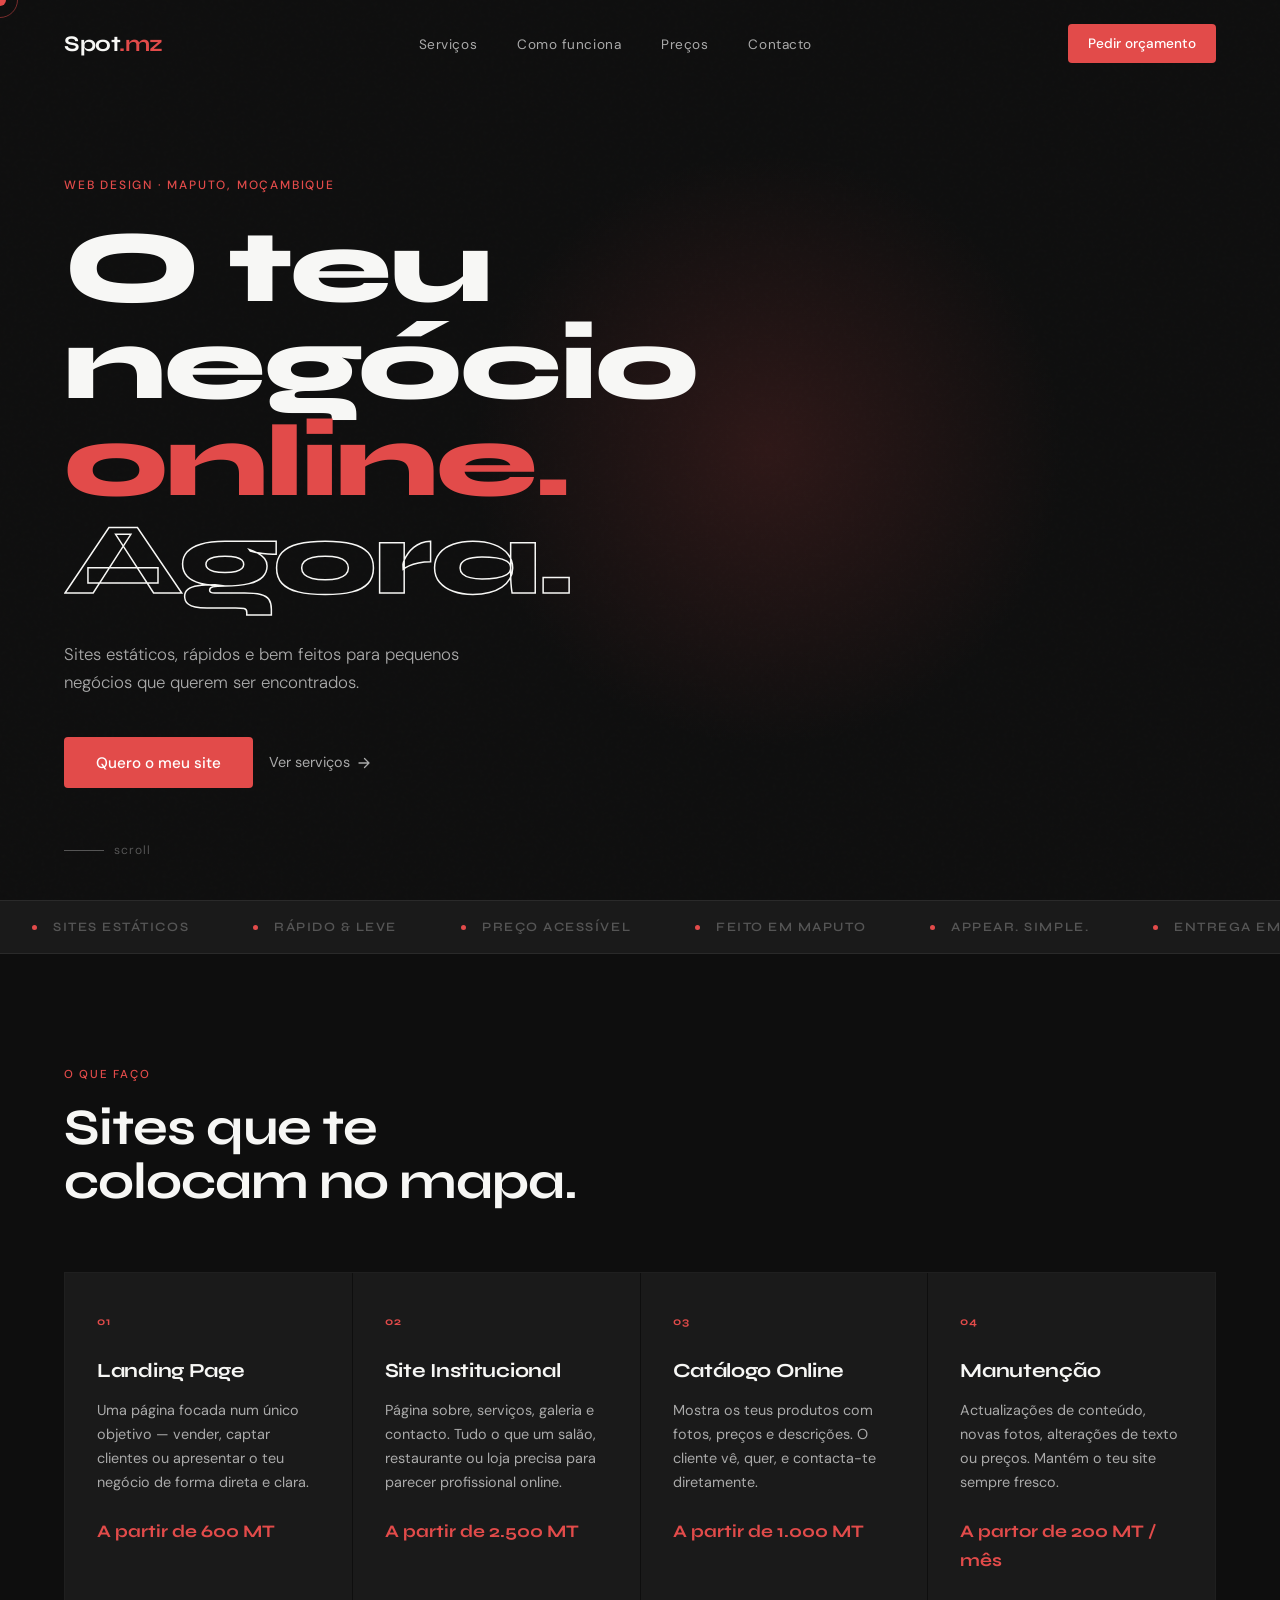
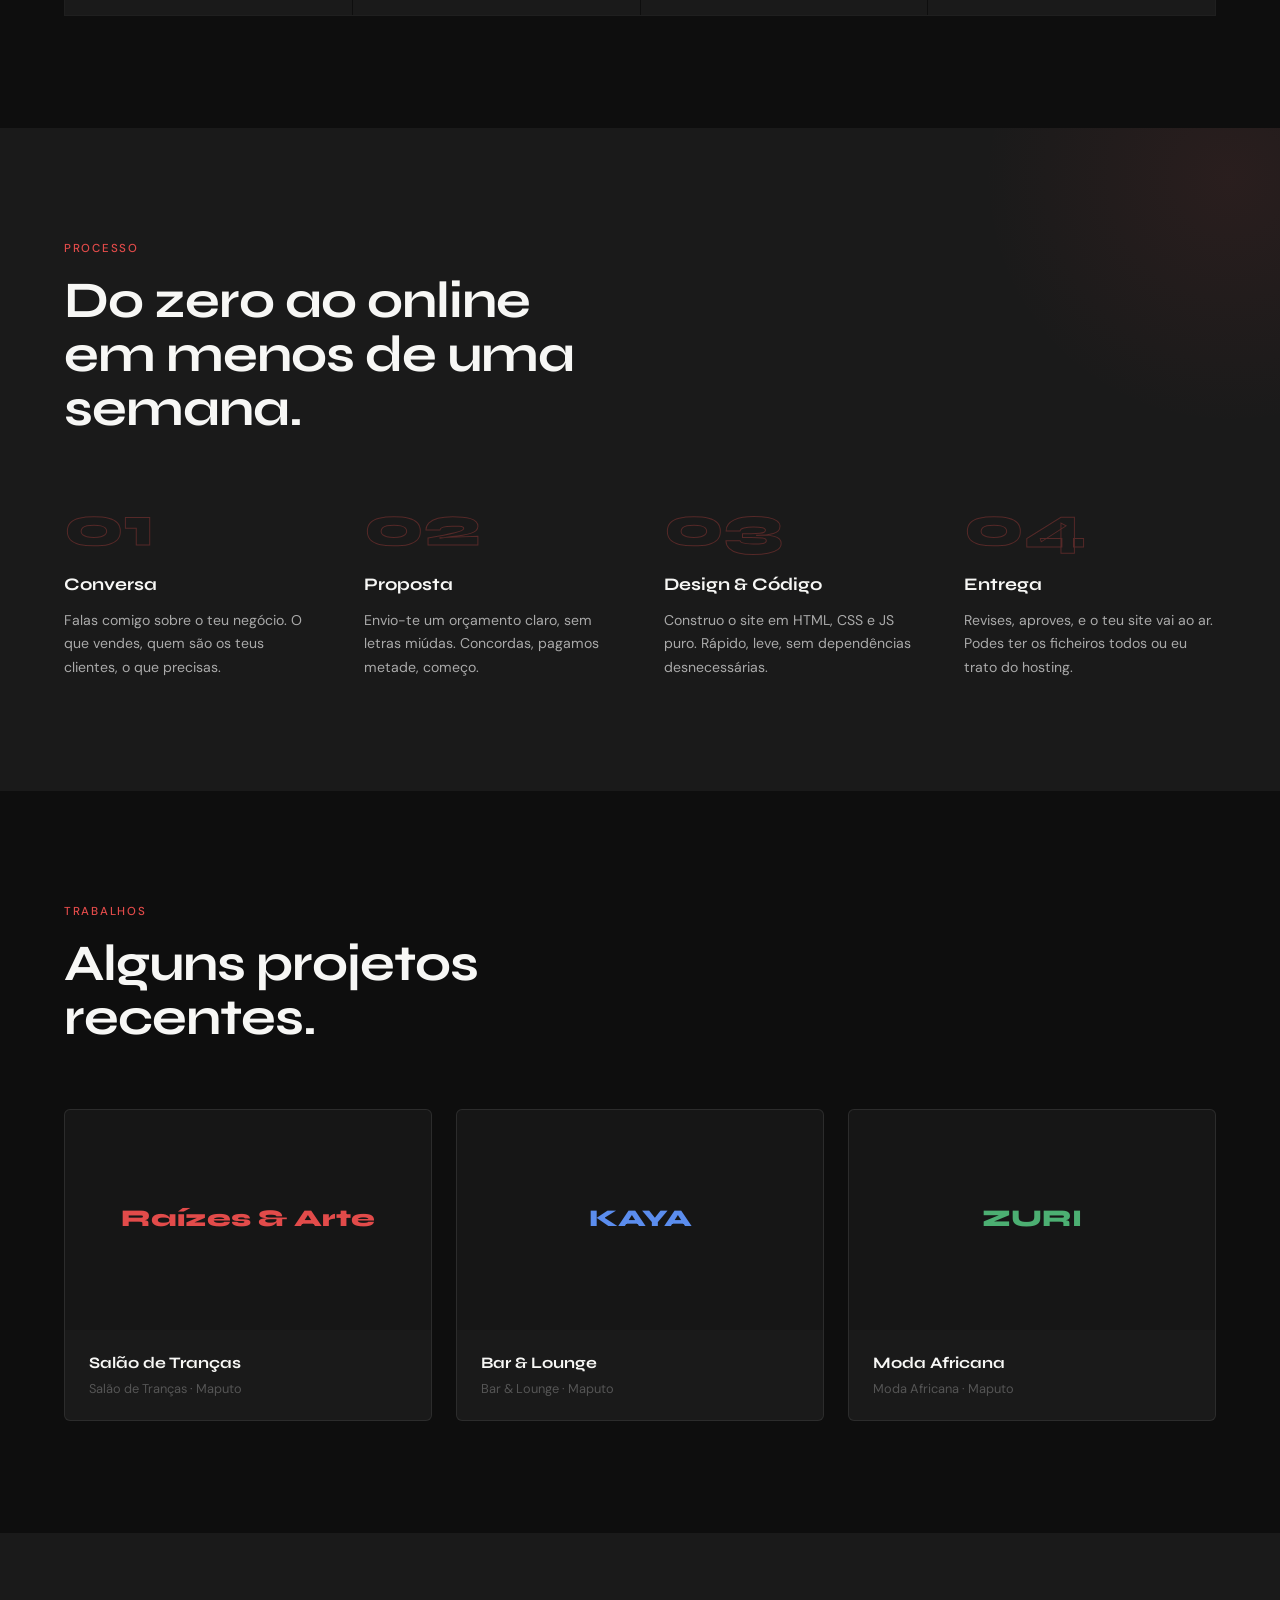
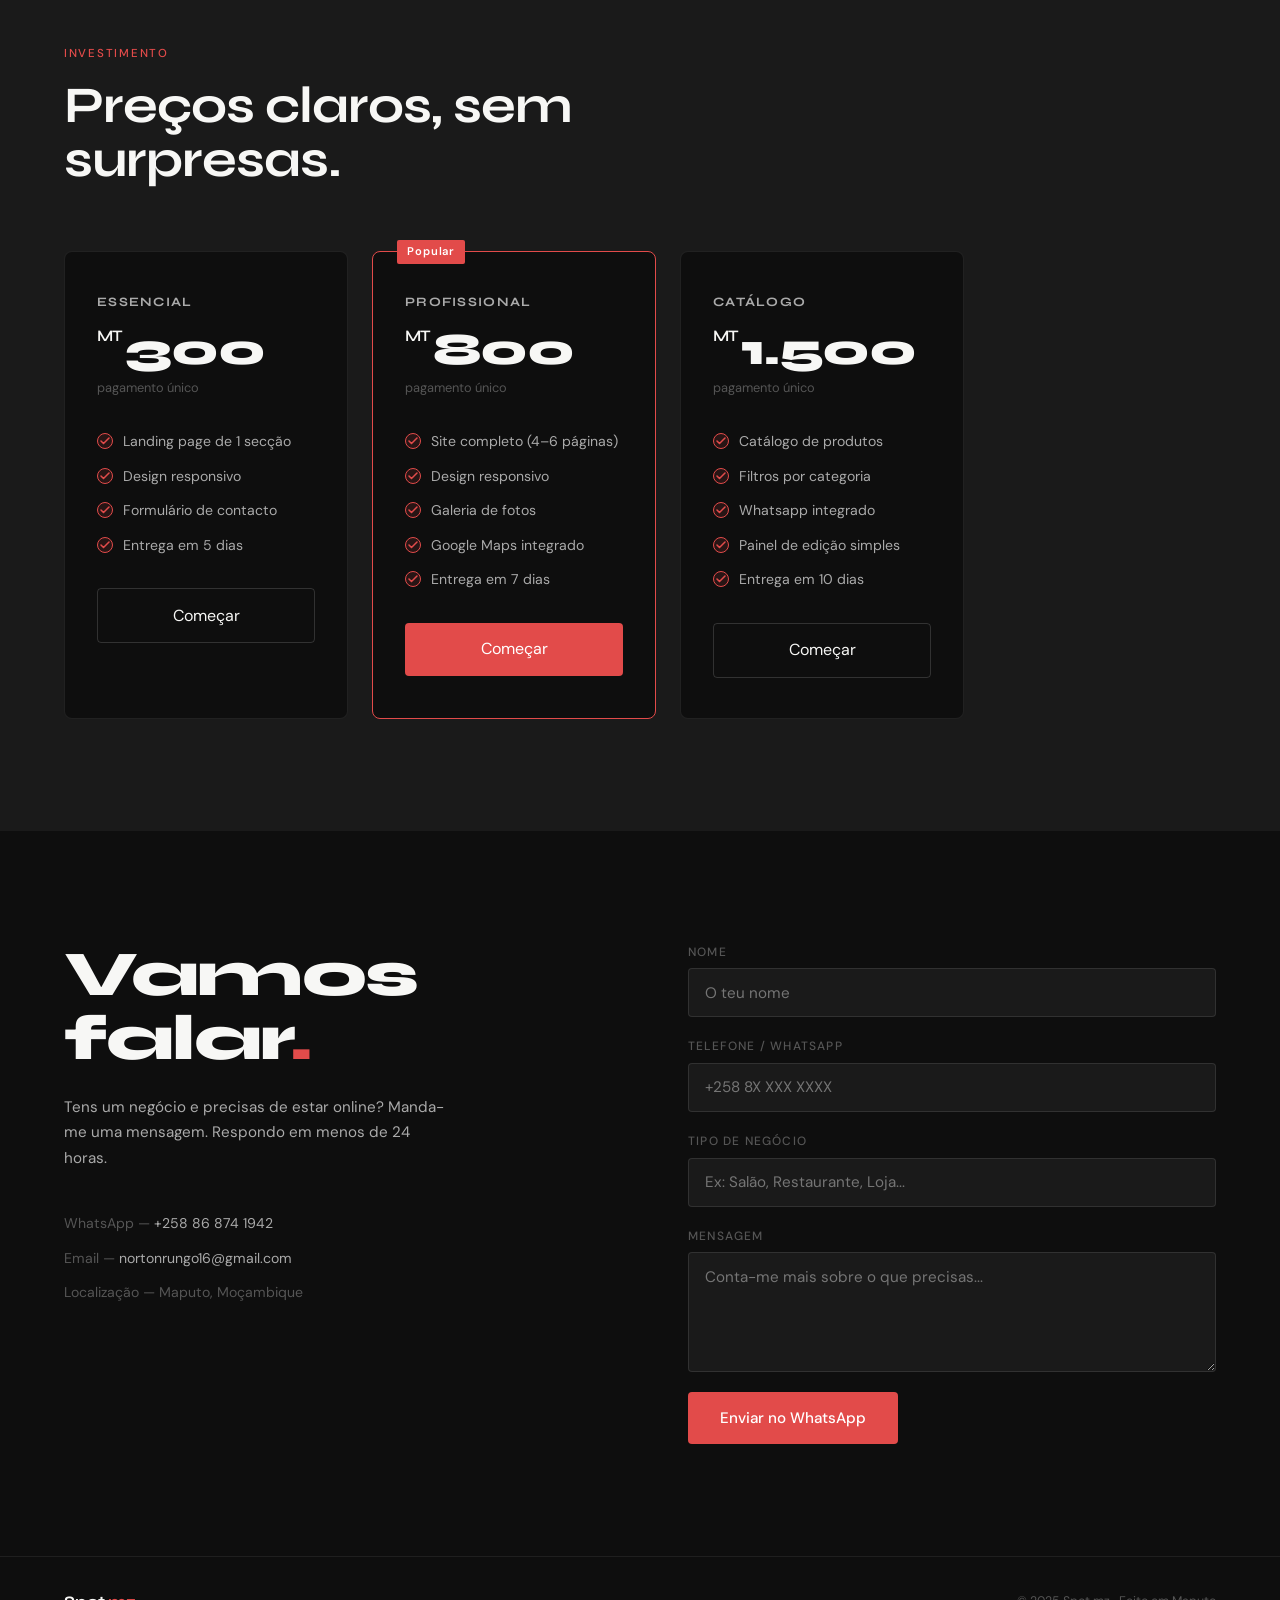
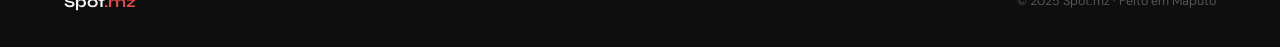
==== index.html @ 62914ea1 "Add files via upload" ====
<!DOCTYPE html>
<html lang="pt">
<head>
  <meta charset="UTF-8" />
  <meta name="viewport" content="width=device-width, initial-scale=1.0" />
  <title>Spot.mz — Apareça e venda.</title>
  <link rel="icon" href="./assets/spotmz-icone-perfil-branco.svg" type="image/svg+xml" sizes="any">
  <link rel="shortcut icon" href="./assets/spotmz-icone-perfil-branco.svg" type="image/svg+xml">
  <link rel="preconnect" href="https://fonts.googleapis.com" />
  <link rel="preconnect" href="https://fonts.gstatic.com" crossorigin />
  <link href="https://fonts.googleapis.com/css2?family=Syne:wght@400;600;700;800&family=DM+Sans:ital,opsz,wght@0,9..40,300;0,9..40,400;0,9..40,500;1,9..40,300&display=swap" rel="stylesheet" />
  <link rel="stylesheet" href="style.css">
</head>
<body>

  <div id="cursor"></div>
  <div id="cursor-ring"></div>

  <!-- Nav -->
  <nav id="nav">
    <a href="#" class="logo">Spot<span>.mz</span></a>
    <ul class="nav-links">
      <li><a href="#servicos">Serviços</a></li>
      <li><a href="#como-funciona">Como funciona</a></li>
      <li><a href="#precos">Preços</a></li>
      <li><a href="#contacto">Contacto</a></li>
    </ul>
    <a href="#contacto" class="nav-cta">Pedir orçamento</a>
  </nav>

  <!-- Hero -->
  <section id="hero">
    <div class="hero-bg-dot"></div>
    <div class="hero-noise"></div>
    <p class="hero-label">Web Design · Maputo, Moçambique</p>
    <h1>
      O teu<br>
      negócio<br>
      <span class="accent">online.</span><br>
      <span class="outline">Agora.</span>
    </h1>
    <p class="hero-sub">Sites estáticos, rápidos e bem feitos para pequenos negócios que querem ser encontrados.</p>
    <div class="hero-actions">
      <a href="#contacto" class="btn-primary">Quero o meu site</a>
      <a href="#servicos" class="btn-ghost">
        Ver serviços
        <svg width="16" height="16" viewBox="0 0 16 16" fill="none">
          <path d="M3 8H13M13 8L8.5 3.5M13 8L8.5 12.5" stroke="currentColor" stroke-width="1.3" stroke-linecap="round" stroke-linejoin="round"/>
        </svg>
      </a>
    </div>
    <div class="hero-scroll">
      <div class="scroll-line"></div>
      scroll
    </div>
  </section>

  <!-- Ticker -->
  <div class="ticker-wrap">
    <div class="ticker" id="ticker">
      <span class="ticker-item"><span class="ticker-dot"></span>Sites estáticos</span>
      <span class="ticker-item"><span class="ticker-dot"></span>Rápido & leve</span>
      <span class="ticker-item"><span class="ticker-dot"></span>Preço acessível</span>
      <span class="ticker-item"><span class="ticker-dot"></span>Feito em Maputo</span>
      <span class="ticker-item"><span class="ticker-dot"></span>Appear. Simple.</span>
      <span class="ticker-item"><span class="ticker-dot"></span>Entrega em 7 dias</span>
      <span class="ticker-item"><span class="ticker-dot"></span>Mobile-friendly</span>
      <span class="ticker-item"><span class="ticker-dot"></span>Sites estáticos</span>
      <span class="ticker-item"><span class="ticker-dot"></span>Rápido & leve</span>
      <span class="ticker-item"><span class="ticker-dot"></span>Preço acessível</span>
      <span class="ticker-item"><span class="ticker-dot"></span>Feito em Maputo</span>
      <span class="ticker-item"><span class="ticker-dot"></span>Appear. Simple.</span>
      <span class="ticker-item"><span class="ticker-dot"></span>Entrega em 7 dias</span>
      <span class="ticker-item"><span class="ticker-dot"></span>Mobile-friendly</span>
    </div>
  </div>

  <!-- Serviços -->
  <section id="servicos">
    <p class="section-tag">O que faço</p>
    <h2 class="section-title">Sites que te colocam no mapa.</h2>
    <div class="services-grid">
      <div class="service-card">
        <p class="service-num">01</p>
        <p class="service-name">Landing Page</p>
        <p class="service-desc">Uma página focada num único objetivo — vender, captar clientes ou apresentar o teu negócio de forma direta e clara.</p>
        <p class="service-price">A partir de 600 MT</p>
      </div>
      <div class="service-card">
        <p class="service-num">02</p>
        <p class="service-name">Site Institucional</p>
        <p class="service-desc">Página sobre, serviços, galeria e contacto. Tudo o que um salão, restaurante ou loja precisa para parecer profissional online.</p>
        <p class="service-price">A partir de 2.500 MT</p>
      </div>
      <div class="service-card">
        <p class="service-num">03</p>
        <p class="service-name">Catálogo Online</p>
        <p class="service-desc">Mostra os teus produtos com fotos, preços e descrições. O cliente vê, quer, e contacta-te diretamente.</p>
        <p class="service-price">A partir de 1.000 MT</p>
      </div>
      <div class="service-card">
        <p class="service-num">04</p>
        <p class="service-name">Manutenção</p>
        <p class="service-desc">Actualizações de conteúdo, novas fotos, alterações de texto ou preços. Mantém o teu site sempre fresco.</p>
        <p class="service-price">A partor de 200 MT / mês</p>
      </div>
    </div>
  </section>

  <!-- Como funciona -->
  <section id="como-funciona">
    <p class="section-tag">Processo</p>
    <h2 class="section-title">Do zero ao online em menos de uma semana.</h2>
    <div class="steps">
      <div class="step">
        <p class="step-num">01</p>
        <p class="step-title">Conversa</p>
        <p class="step-desc">Falas comigo sobre o teu negócio. O que vendes, quem são os teus clientes, o que precisas.</p>
      </div>
      <div class="step">
        <p class="step-num">02</p>
        <p class="step-title">Proposta</p>
        <p class="step-desc">Envio-te um orçamento claro, sem letras miúdas. Concordas, pagamos metade, começo.</p>
      </div>
      <div class="step">
        <p class="step-num">03</p>
        <p class="step-title">Design & Código</p>
        <p class="step-desc">Construo o site em HTML, CSS e JS puro. Rápido, leve, sem dependências desnecessárias.</p>
      </div>
      <div class="step">
        <p class="step-num">04</p>
        <p class="step-title">Entrega</p>
        <p class="step-desc">Revises, aproves, e o teu site vai ao ar. Podes ter os ficheiros todos ou eu trato do hosting.</p>
      </div>
    </div>
  </section>

  <!-- Portfólio -->
  <section id="portfolio">
    <p class="section-tag">Trabalhos</p>
    <h2 class="section-title">Alguns projetos recentes.</h2>
    <div class="portfolio-grid">
      <a href="assets/locals/salao-raizes-arte.html" target="_blank" class="portfolio-card">
        <div class="portfolio-thumb t1" style="background-image: url('assets/beleza-cia.jpg'); background-size: cover; background-position: center;"><span>Raízes & Arte</span></div>
        <div class="portfolio-info">
          <p class="portfolio-title">Salão de Tranças</p>
          <p class="portfolio-type">Salão de Tranças · Maputo</p>
        </div>
      </a>
      <a href="assets/locals/kaya-bar.html" target="_blank" class="portfolio-card">
        <div class="portfolio-thumb t2" style="background-image: url('assets/cafe-central.jpg'); background-size: cover; background-position: center;"><span>KAYA</span></div>
        <div class="portfolio-info">
          <p class="portfolio-title">Bar & Lounge</p>
          <p class="portfolio-type">Bar & Lounge · Maputo</p>
        </div>
      </a>
      <a href="assets/locals/zuri-moda.html" target="_blank" class="portfolio-card">
        <div class="portfolio-thumb t3" style="background-image: url('assets/shelsy.PNG'); background-size: cover; background-position: center;"><span>ZURI</span></div>
        <div class="portfolio-info">
          <p class="portfolio-title">Moda Africana</p>
          <p class="portfolio-type">Moda Africana · Maputo</p>
        </div>
      </a>
    </div>
  </section>

  <!-- Preços -->
  <section id="precos">
    <p class="section-tag">Investimento</p>
    <h2 class="section-title">Preços claros, sem surpresas.</h2>
    <div class="pricing-grid">
      <div class="pricing-card">
        <p class="pricing-name">Essencial</p>
        <p class="pricing-price"><sup>MT </sup>300</p>
        <p class="pricing-period">pagamento único</p>
        <ul class="pricing-features">
          <li>Landing page de 1 secção</li>
          <li>Design responsivo</li>
          <li>Formulário de contacto</li>
          <li>Entrega em 5 dias</li>
        </ul>
        <button class="btn-plan btn-plan-outline" onclick="abrirWhatsappPlano('Essencial', '600 MT')">Começar</button>
      </div>
      <div class="pricing-card featured">
        <p class="pricing-name">Profissional</p>
        <p class="pricing-price"><sup>MT </sup>800</p>
        <p class="pricing-period">pagamento único</p>
        <ul class="pricing-features">
          <li>Site completo (4–6 páginas)</li>
          <li>Design responsivo</li>
          <li>Galeria de fotos</li>
          <li>Google Maps integrado</li>
          <li>Entrega em 7 dias</li>
        </ul>
        <button class="btn-plan btn-plan-solid" onclick="abrirWhatsappPlano('Profissional', '15.000 MT')">Começar</button>
      </div>
      <div class="pricing-card"> 
        <p class="pricing-name">Catálogo</p>
        <p class="pricing-price"><sup>MT </sup>1.500</p>
        <p class="pricing-period">pagamento único</p>
        <ul class="pricing-features">
          <li>Catálogo de produtos</li>
          <li>Filtros por categoria</li>
          <li>Whatsapp integrado</li>
          <li>Painel de edição simples</li>
          <li>Entrega em 10 dias</li>
        </ul>
        <button class="btn-plan btn-plan-outline" onclick="abrirWhatsappPlano('Catálogo', '20.000 MT')">Começar</button>
      </div>
    </div>
  </section>

  <!-- Contacto -->
  <section id="contacto">
    <div class="contact-left">
      <h2 class="contact-big">Vamos<br>falar<span class="accent">.</span></h2>
      <p class="contact-sub">Tens um negócio e precisas de estar online? Manda-me uma mensagem. Respondo em menos de 24 horas.</p>
      <div class="contact-detail">
        <p class="contact-line">WhatsApp — <a href="https://wa.me/258868741942">+258 86 874 1942</a></p>
        <p class="contact-line">Email — <a href="mailto:nortonrungo16@gmail.com">nortonrungo16@gmail.com</a></p>
        <p class="contact-line">Localização — Maputo, Moçambique</p>
      </div>
    </div>
    <div class="contact-right">
      <form id="contactForm">
        <div class="form-group">
          <label class="form-label" for="nome">Nome</label>
          <input class="form-input" id="nome" type="text" placeholder="O teu nome" required />
        </div>
        <div class="form-group">
          <label class="form-label" for="telefone">Telefone / WhatsApp</label>
          <input class="form-input" id="telefone" type="tel" placeholder="+258 8X XXX XXXX" />
        </div>
        <div class="form-group">
          <label class="form-label" for="negocio">Tipo de negócio</label>
          <input class="form-input" id="negocio" type="text" placeholder="Ex: Salão, Restaurante, Loja..." />
        </div>
        <div class="form-group">
          <label class="form-label" for="mensagem">Mensagem</label>
          <textarea class="form-textarea" id="mensagem" placeholder="Conta-me mais sobre o que precisas..." required></textarea>
        </div>
        <button type="submit" class="form-submit" id="submitBtn">
          Enviar no WhatsApp
        </button>
      </form>
    </div>
  </section>

  <!-- Footer -->
  <footer>
    <a href="#" class="footer-logo">Spot<span>.mz</span></a>
    <p class="footer-copy">© 2025 Spot.mz · Feito em Maputo</p>
  </footer>

  <script>
    // Cursor
    const cursor = document.getElementById('cursor');
    const ring = document.getElementById('cursor-ring');
    let mx = 0, my = 0, rx = 0, ry = 0;

    document.addEventListener('mousemove', e => {
      mx = e.clientX; my = e.clientY;
      cursor.style.left = mx + 'px';
      cursor.style.top = my + 'px';
    });

    function animRing() {
      rx += (mx - rx) * 0.12;
      ry += (my - ry) * 0.12;
      ring.style.left = rx + 'px';
      ring.style.top = ry + 'px';
      requestAnimationFrame(animRing);
    }
    animRing();

    // Nav scroll
    const nav = document.getElementById('nav');
    window.addEventListener('scroll', () => {
      nav.classList.toggle('scrolled', window.scrollY > 60);
    });

    // Intersection observer for steps
    const steps = document.querySelectorAll('.step');
    const obs = new IntersectionObserver(entries => {
      entries.forEach((e, i) => {
        if (e.isIntersecting) {
          setTimeout(() => e.target.classList.add('visible'), i * 120);
        }
      });
    }, { threshold: 0.15 });
    steps.forEach(s => obs.observe(s));

    // Form submit via WhatsApp
    const form = document.getElementById('contactForm');
    const submitBtn = document.getElementById('submitBtn');

    form.addEventListener('submit', e => {
      e.preventDefault();
      
      const nome = document.getElementById('nome').value;
      const telefone = document.getElementById('telefone').value;
      const negocio = document.getElementById('negocio').value;
      const mensagem = document.getElementById('mensagem').value;

      // Montar mensagem formatada
      let whatsappMsg = `Olá! Meu nome é ${nome}\n`;
      if (telefone) whatsappMsg += `Telefone: ${telefone}\n`;
      if (negocio) whatsappMsg += `Tipo de negócio: ${negocio}\n`;
      whatsappMsg += `\nMensagem:\n${mensagem}`;

      // Codificar e abrir WhatsApp
      const encodedMsg = encodeURIComponent(whatsappMsg);
      const whatsappUrl = `https://wa.me/258868741942?text=${encodedMsg}`;

      submitBtn.textContent = 'Abrindo WhatsApp...';
      submitBtn.style.opacity = '0.7';

      setTimeout(() => {
        window.open(whatsappUrl, '_blank');
        setTimeout(() => {
          submitBtn.textContent = 'Enviar no WhatsApp';
          submitBtn.style.opacity = '';
          form.reset();
        }, 500);
      }, 600);
    });

    // Ripple effect on submit
    submitBtn.addEventListener('click', function(e) {
      const r = document.createElement('span');
      r.classList.add('ripple');
      const rect = this.getBoundingClientRect();
      const size = Math.max(rect.width, rect.height);
      r.style.width = r.style.height = size + 'px';
      r.style.left = (e.clientX - rect.left - size / 2) + 'px';
      r.style.top = (e.clientY - rect.top - size / 2) + 'px';
      this.appendChild(r);
      setTimeout(() => r.remove(), 600);
    });

    // WhatsApp para planos de preço
    function abrirWhatsappPlano(plano, preco) {
      const msg = `Olá! Tenho interesse no plano *${plano}* (${preco}). Gostaria de mais informações e agendar uma conversa sobre meu projeto.`;
      const encodedMsg = encodeURIComponent(msg);
      const whatsappUrl = `https://wa.me/258868741942?text=${encodedMsg}`;
      window.open(whatsappUrl, '_blank');
    }

    // Smooth active nav link
    const sections = document.querySelectorAll('section[id]');
    const navLinks = document.querySelectorAll('.nav-links a');
    window.addEventListener('scroll', () => {
      let current = '';
      sections.forEach(sec => {
        if (window.scrollY >= sec.offsetTop - 200) current = sec.id;
      });
      navLinks.forEach(a => {
        a.style.color = a.getAttribute('href') === '#' + current ? 'var(--white)' : '';
      });
    });
  </script>
</body>
</html>
---- style.css ----
*, *::before, *::after { box-sizing: border-box; margin: 0; padding: 0; }

    :root {
      --red: #E24B4A;
      --red-dark: #c43a39;
      --red-dim: rgba(226,75,74,0.12);
      --black: #0e0e0e;
      --off-black: #1a1a1a;
      --gray: #2a2a2a;
      --mid: #555;
      --light: #aaa;
      --white: #f7f7f5;
      --font-display: 'Syne', sans-serif;
      --font-body: 'DM Sans', sans-serif;
    }

    html { scroll-behavior: smooth; }

    body {
      background: var(--black);
      color: var(--white);
      font-family: var(--font-body);
      font-size: 16px;
      line-height: 1.6;
      cursor: none;
      overflow-x: hidden;
    }

    /* Custom cursor */
    #cursor {
      position: fixed;
      width: 12px; height: 12px;
      background: var(--red);
      border-radius: 50%;
      pointer-events: none;
      z-index: 9999;
      transform: translate(-50%, -50%);
      transition: transform 0.08s ease, width 0.2s ease, height 0.2s ease, background 0.2s ease;
      mix-blend-mode: normal;
    }
    #cursor-ring {
      position: fixed;
      width: 36px; height: 36px;
      border: 1px solid rgba(226,75,74,0.5);
      border-radius: 50%;
      pointer-events: none;
      z-index: 9998;
      transform: translate(-50%, -50%);
      transition: transform 0.18s ease, width 0.2s ease, height 0.2s ease, opacity 0.2s ease;
    }
    body:has(a:hover) #cursor, body:has(button:hover) #cursor { width: 20px; height: 20px; }
    body:has(a:hover) #cursor-ring, body:has(button:hover) #cursor-ring { width: 56px; height: 56px; opacity: 0.4; }

    /* Nav */
    nav {
      position: fixed; top: 0; left: 0; right: 0;
      z-index: 100;
      display: flex; align-items: center; justify-content: space-between;
      padding: 1.5rem 4rem;
      transition: background 0.3s ease, backdrop-filter 0.3s ease;
    }
    nav.scrolled {
      background: rgba(14,14,14,0.88);
      backdrop-filter: blur(12px);
      border-bottom: 0.5px solid rgba(255,255,255,0.06);
    }
    .logo {
      font-family: var(--font-display);
      font-size: 1.4rem;
      font-weight: 700;
      color: var(--white);
      text-decoration: none;
      letter-spacing: -0.5px;
    }
    .logo span { color: var(--red); }
    .nav-links { display: flex; gap: 2.5rem; list-style: none; }
    .nav-links a {
      font-size: 0.85rem;
      color: var(--light);
      text-decoration: none;
      letter-spacing: 0.04em;
      transition: color 0.2s;
    }
    .nav-links a:hover { color: var(--white); }
    .nav-cta {
      background: var(--red);
      color: #fff;
      font-family: var(--font-body);
      font-size: 0.85rem;
      font-weight: 500;
      padding: 0.55rem 1.25rem;
      border: none;
      border-radius: 4px;
      text-decoration: none;
      transition: background 0.2s, transform 0.15s;
      cursor: none;
    }
    .nav-cta:hover { background: var(--red-dark); transform: translateY(-1px); }

    /* Hero */
    #hero {
      min-height: 100vh;
      display: flex; flex-direction: column; justify-content: center;
      padding: 8rem 4rem 4rem;
      position: relative;
      overflow: hidden;
    }
    .hero-bg-dot {
      position: absolute;
      width: 600px; height: 600px;
      background: radial-gradient(circle, rgba(226,75,74,0.15) 0%, transparent 70%);
      top: 50%; left: 60%;
      transform: translate(-50%, -50%);
      pointer-events: none;
    }
    .hero-noise {
      position: absolute; inset: 0;
      background-image: url("data:image/svg+xml,%3Csvg viewBox='0 0 256 256' xmlns='http://www.w3.org/2000/svg'%3E%3Cfilter id='noise'%3E%3CfeTurbulence type='fractalNoise' baseFrequency='0.9' numOctaves='4' stitchTiles='stitch'/%3E%3C/filter%3E%3Crect width='100%25' height='100%25' filter='url(%23noise)' opacity='0.035'/%3E%3C/svg%3E");
      pointer-events: none; opacity: 0.4;
    }
    .hero-label {
      font-size: 0.75rem;
      letter-spacing: 0.15em;
      color: var(--red);
      font-weight: 500;
      text-transform: uppercase;
      margin-bottom: 1.5rem;
      opacity: 0;
      animation: fadeUp 0.6s 0.2s forwards;
    }
    h1 {
      font-family: var(--font-display);
      font-size: clamp(3.5rem, 8vw, 7.5rem);
      font-weight: 800;
      line-height: 0.95;
      letter-spacing: -2px;
      max-width: 800px;
      opacity: 0;
      animation: fadeUp 0.7s 0.35s forwards;
    }
    h1 .accent { color: var(--red); }
    h1 .outline {
      -webkit-text-stroke: 1.5px var(--white);
      color: transparent;
    }
    .hero-sub {
      margin-top: 2rem;
      font-size: 1.05rem;
      font-weight: 300;
      color: var(--light);
      max-width: 420px;
      line-height: 1.7;
      opacity: 0;
      animation: fadeUp 0.7s 0.5s forwards;
    }
    .hero-actions {
      margin-top: 2.5rem;
      display: flex; gap: 1rem; align-items: center;
      opacity: 0;
      animation: fadeUp 0.7s 0.65s forwards;
    }
    .btn-primary {
      background: var(--red);
      color: #fff;
      font-family: var(--font-body);
      font-size: 0.95rem;
      font-weight: 500;
      padding: 0.85rem 2rem;
      border: none;
      border-radius: 4px;
      text-decoration: none;
      display: inline-block;
      transition: background 0.2s, transform 0.15s;
      cursor: none;
    }
    .btn-primary:hover { background: var(--red-dark); transform: translateY(-2px); }
    .btn-ghost {
      font-size: 0.9rem;
      color: var(--light);
      text-decoration: none;
      display: flex; align-items: center; gap: 6px;
      transition: color 0.2s;
      cursor: none;
    }
    .btn-ghost:hover { color: var(--white); }
    .btn-ghost svg { transition: transform 0.2s; }
    .btn-ghost:hover svg { transform: translateX(4px); }

    .hero-scroll {
      position: absolute; bottom: 2.5rem; left: 4rem;
      display: flex; align-items: center; gap: 10px;
      font-size: 0.75rem; color: var(--mid); letter-spacing: 0.08em;
      opacity: 0;
      animation: fadeUp 0.7s 1s forwards;
    }
    .scroll-line {
      width: 40px; height: 1px;
      background: var(--mid);
      position: relative; overflow: hidden;
    }
    .scroll-line::after {
      content: '';
      position: absolute; top: 0; left: -100%;
      width: 100%; height: 100%;
      background: var(--red);
      animation: scrollLine 2s 1.5s infinite;
    }

    /* Ticker */
    .ticker-wrap {
      overflow: hidden;
      border-top: 0.5px solid rgba(255,255,255,0.07);
      border-bottom: 0.5px solid rgba(255,255,255,0.07);
      padding: 1rem 0;
      background: var(--off-black);
    }
    .ticker {
      display: flex; gap: 0;
      animation: ticker 20s linear infinite;
      white-space: nowrap;
    }
    .ticker-item {
      font-family: var(--font-display);
      font-size: 0.8rem;
      font-weight: 600;
      letter-spacing: 0.12em;
      text-transform: uppercase;
      color: var(--mid);
      padding: 0 2rem;
      display: flex; align-items: center; gap: 1rem;
    }
    .ticker-dot { width: 5px; height: 5px; background: var(--red); border-radius: 50%; display: inline-block; }

    /* Services */
    #servicos {
      padding: 7rem 4rem;
      position: relative;
    }
    .section-tag {
      font-size: 0.72rem;
      letter-spacing: 0.15em;
      color: var(--red);
      text-transform: uppercase;
      font-weight: 500;
      margin-bottom: 1rem;
    }
    .section-title {
      font-family: var(--font-display);
      font-size: clamp(2rem, 4vw, 3.5rem);
      font-weight: 700;
      line-height: 1.05;
      letter-spacing: -1px;
      max-width: 560px;
      margin-bottom: 4rem;
    }
    .services-grid {
      display: grid;
      grid-template-columns: repeat(auto-fit, minmax(260px, 1fr));
      gap: 1px;
      border: 1px solid rgba(255,255,255,0.07);
    }
    .service-card {
      background: var(--off-black);
      padding: 2.5rem 2rem;
      position: relative;
      overflow: hidden;
      transition: background 0.3s;
    }
    .service-card::before {
      content: '';
      position: absolute; top: 0; left: 0; right: 0;
      height: 2px;
      background: var(--red);
      transform: scaleX(0);
      transform-origin: left;
      transition: transform 0.3s ease;
    }
    .service-card:hover { background: #202020; }
    .service-card:hover::before { transform: scaleX(1); }
    .service-num {
      font-family: var(--font-display);
      font-size: 0.7rem;
      color: var(--red);
      font-weight: 700;
      letter-spacing: 0.1em;
      margin-bottom: 1.5rem;
    }
    .service-name {
      font-family: var(--font-display);
      font-size: 1.25rem;
      font-weight: 700;
      margin-bottom: 0.75rem;
      letter-spacing: -0.3px;
    }
    .service-desc {
      font-size: 0.9rem;
      color: var(--light);
      line-height: 1.65;
    }
    .service-price {
      margin-top: 1.5rem;
      font-family: var(--font-display);
      font-size: 1.1rem;
      font-weight: 700;
      color: var(--red);
    }

    /* How it works */
    #como-funciona {
      padding: 7rem 4rem;
      background: var(--off-black);
      position: relative;
      overflow: hidden;
    }
    #como-funciona::before {
      content: '';
      position: absolute; top: -200px; right: -200px;
      width: 500px; height: 500px;
      background: radial-gradient(circle, rgba(226,75,74,0.08) 0%, transparent 70%);
      pointer-events: none;
    }
    .steps {
      display: grid;
      grid-template-columns: repeat(auto-fit, minmax(200px, 1fr));
      gap: 3rem;
      margin-top: 4rem;
      position: relative;
    }
    .step {
      opacity: 0;
      transform: translateY(30px);
      transition: opacity 0.5s ease, transform 0.5s ease;
    }
    .step.visible { opacity: 1; transform: translateY(0); }
    .step-num {
      font-family: var(--font-display);
      font-size: 3.5rem;
      font-weight: 800;
      color: var(--red-dim);
      line-height: 1;
      margin-bottom: 1rem;
      -webkit-text-stroke: 1px rgba(226,75,74,0.3);
      color: transparent;
    }
    .step-title {
      font-family: var(--font-display);
      font-size: 1.1rem;
      font-weight: 700;
      margin-bottom: 0.6rem;
    }
    .step-desc { font-size: 0.88rem; color: var(--light); line-height: 1.65; }

    /* Portfólio */
    #portfolio {
      padding: 7rem 4rem;
    }
    .portfolio-grid {
      display: grid;
      grid-template-columns: repeat(auto-fit, minmax(280px, 1fr));
      gap: 1.5rem;
      margin-top: 3rem;
    }
    .portfolio-card {
      border: 0.5px solid rgba(255,255,255,0.08);
      border-radius: 6px;
      overflow: hidden;
      background: var(--off-black);
      transition: transform 0.3s ease, border-color 0.3s;
      cursor: none;
      display: block;
      text-decoration: none;
      color: inherit;
    }
    .portfolio-card:hover { 
      transform: translateY(-6px); 
      border-color: rgba(226,75,74,0.4);
      cursor: pointer !important;
    }
    .portfolio-thumb {
      height: 220px;
      display: flex; align-items: center; justify-content: center;
      font-family: var(--font-display);
      font-size: 1.5rem;
      font-weight: 800;
      position: relative;
      overflow: hidden;
    }
    .portfolio-thumb.t1 { background: linear-gradient(135deg, #1a0a0a, #2a1010); color: var(--red); }
    .portfolio-thumb.t2 { background: linear-gradient(135deg, #0a0f1a, #0d1a2a); color: #5b8dee; }
    .portfolio-thumb.t3 { background: linear-gradient(135deg, #0a1a0e, #0d2a14); color: #4caf72; }
    .portfolio-thumb::after {
      content: '';
      position: absolute; inset: 0;
      background: rgba(0,0,0,0.15);
    }
    .portfolio-thumb span { position: relative; z-index: 1; }
    .portfolio-info { padding: 1.25rem 1.5rem; }
    .portfolio-title {
      font-family: var(--font-display);
      font-size: 1rem;
      font-weight: 700;
      margin-bottom: 4px;
    }
    .portfolio-type { font-size: 0.8rem; color: var(--mid); }

    /* Preços */
    #precos {
      padding: 7rem 4rem;
      background: var(--off-black);
    }
    .pricing-grid {
      display: grid;
      grid-template-columns: repeat(auto-fit, minmax(260px, 1fr));
      gap: 1.5rem;
      margin-top: 4rem;
      max-width: 900px;
    }
    .pricing-card {
      border: 0.5px solid rgba(255,255,255,0.08);
      border-radius: 8px;
      padding: 2.5rem 2rem;
      background: var(--black);
      position: relative;
      transition: border-color 0.3s;
    }
    .pricing-card.featured {
      border: 1.5px solid var(--red);
    }
    .pricing-card.featured::before {
      content: 'Popular';
      position: absolute; top: -12px; left: 1.5rem;
      background: var(--red);
      color: #fff;
      font-size: 0.7rem;
      font-weight: 600;
      letter-spacing: 0.08em;
      padding: 3px 10px;
      border-radius: 2px;
    }
    .pricing-name {
      font-family: var(--font-display);
      font-size: 0.8rem;
      font-weight: 700;
      letter-spacing: 0.1em;
      text-transform: uppercase;
      color: var(--light);
      margin-bottom: 1rem;
    }
    .pricing-price {
      font-family: var(--font-display);
      font-size: 2.8rem;
      font-weight: 800;
      letter-spacing: -1px;
      line-height: 1;
      margin-bottom: 0.3rem;
    }
    .pricing-price sup { font-size: 1rem; vertical-align: top; margin-top: 0.5rem; font-weight: 600; }
    .pricing-period { font-size: 0.8rem; color: var(--mid); margin-bottom: 2rem; }
    .pricing-features { list-style: none; display: flex; flex-direction: column; gap: 0.75rem; margin-bottom: 2rem; }
    .pricing-features li {
      font-size: 0.88rem;
      color: var(--light);
      display: flex; align-items: center; gap: 10px;
    }
    .pricing-features li::before {
      content: '';
      width: 16px; height: 16px; flex-shrink: 0;
      border-radius: 50%;
      background: var(--red-dim);
      border: 1px solid var(--red);
      display: flex; align-items: center; justify-content: center;
      background-image: url("data:image/svg+xml,%3Csvg width='10' height='8' viewBox='0 0 10 8' fill='none' xmlns='http://www.w3.org/2000/svg'%3E%3Cpath d='M1 4L3.5 6.5L9 1' stroke='%23E24B4A' stroke-width='1.5' stroke-linecap='round' stroke-linejoin='round'/%3E%3C/svg%3E");
      background-repeat: no-repeat;
      background-position: center;
    }
    .btn-plan {
      width: 100%;
      padding: 0.85rem;
      border-radius: 4px;
      font-family: var(--font-body);
      font-size: 0.9rem;
      font-weight: 500;
      cursor: none;
      transition: all 0.2s;
      text-align: center;
      display: block;
      text-decoration: none;
      border: none;
      background: none;
      font: inherit;
    }
    .btn-plan-outline {
      background: transparent;
      border: 0.5px solid rgba(255,255,255,0.15);
      color: var(--white);
    }
    .btn-plan-outline:hover { border-color: rgba(255,255,255,0.4); background: rgba(255,255,255,0.05); }
    .btn-plan-solid {
      background: var(--red);
      border: none;
      color: #fff;
    }
    .btn-plan-solid:hover { background: var(--red-dark); transform: translateY(-1px); }

    /* Contact */
    #contacto {
      padding: 7rem 4rem;
      display: grid;
      grid-template-columns: 1fr 1fr;
      gap: 6rem;
      align-items: start;
    }
    .contact-big {
      font-family: var(--font-display);
      font-size: clamp(2.5rem, 5vw, 4.5rem);
      font-weight: 800;
      line-height: 1;
      letter-spacing: -1.5px;
      margin-bottom: 1.5rem;
    }
    .contact-big .accent { color: var(--red); }
    .contact-sub { font-size: 0.95rem; color: var(--light); line-height: 1.7; max-width: 380px; }
    .contact-detail { margin-top: 2.5rem; display: flex; flex-direction: column; gap: 0.75rem; }
    .contact-line { font-size: 0.88rem; color: var(--mid); }
    .contact-line a { color: var(--light); text-decoration: none; transition: color 0.2s; }
    .contact-line a:hover { color: var(--white); }

    form { display: flex; flex-direction: column; gap: 1.25rem; }
    .form-group { display: flex; flex-direction: column; gap: 0.4rem; }
    .form-label {
      font-size: 0.75rem;
      letter-spacing: 0.1em;
      text-transform: uppercase;
      color: var(--mid);
      font-weight: 500;
    }
    .form-input, .form-textarea {
      background: var(--off-black);
      border: 0.5px solid rgba(255,255,255,0.1);
      border-radius: 4px;
      padding: 0.85rem 1rem;
      color: var(--white);
      font-family: var(--font-body);
      font-size: 0.95rem;
      outline: none;
      transition: border-color 0.2s;
      cursor: none;
    }
    .form-input:focus, .form-textarea:focus { border-color: var(--red); }
    .form-textarea { resize: vertical; min-height: 120px; }
    .form-submit {
      background: var(--red);
      color: #fff;
      border: none;
      border-radius: 4px;
      padding: 1rem 2rem;
      font-family: var(--font-body);
      font-size: 0.95rem;
      font-weight: 500;
      cursor: none;
      transition: background 0.2s, transform 0.15s;
      align-self: flex-start;
      position: relative;
      overflow: hidden;
    }
    .form-submit:hover { background: var(--red-dark); transform: translateY(-2px); }
    .form-submit .ripple {
      position: absolute;
      border-radius: 50%;
      background: rgba(255,255,255,0.25);
      transform: scale(0);
      animation: ripple 0.6s linear;
      pointer-events: none;
    }

    /* Footer */
    footer {
      border-top: 0.5px solid rgba(255,255,255,0.07);
      padding: 2rem 4rem;
      display: flex;
      align-items: center;
      justify-content: space-between;
    }
    .footer-logo {
      font-family: var(--font-display);
      font-size: 1rem;
      font-weight: 700;
      color: var(--white);
      text-decoration: none;
    }
    .footer-logo span { color: var(--red); }
    .footer-copy { font-size: 0.78rem; color: var(--mid); }

    /* Animations */
    @keyframes fadeUp {
      from { opacity: 0; transform: translateY(24px); }
      to { opacity: 1; transform: translateY(0); }
    }
    @keyframes ticker {
      from { transform: translateX(0); }
      to { transform: translateX(-50%); }
    }
    @keyframes scrollLine {
      0% { left: -100%; }
      100% { left: 100%; }
    }
    @keyframes ripple {
      to { transform: scale(4); opacity: 0; }
    }

    /* Responsive */
    @media (max-width: 768px) {
      nav { padding: 1.25rem 1.5rem; }
      .nav-links { display: none; }
      #hero, #servicos, #como-funciona, #portfolio, #precos { padding: 5rem 1.5rem; }
      #contacto { padding: 5rem 1.5rem; grid-template-columns: 1fr; gap: 3rem; }
      footer { padding: 1.5rem; flex-direction: column; gap: 0.5rem; text-align: center; }
      .hero-scroll { left: 1.5rem; }
      body { cursor: auto; }
      #cursor, #cursor-ring { display: none; }
    }
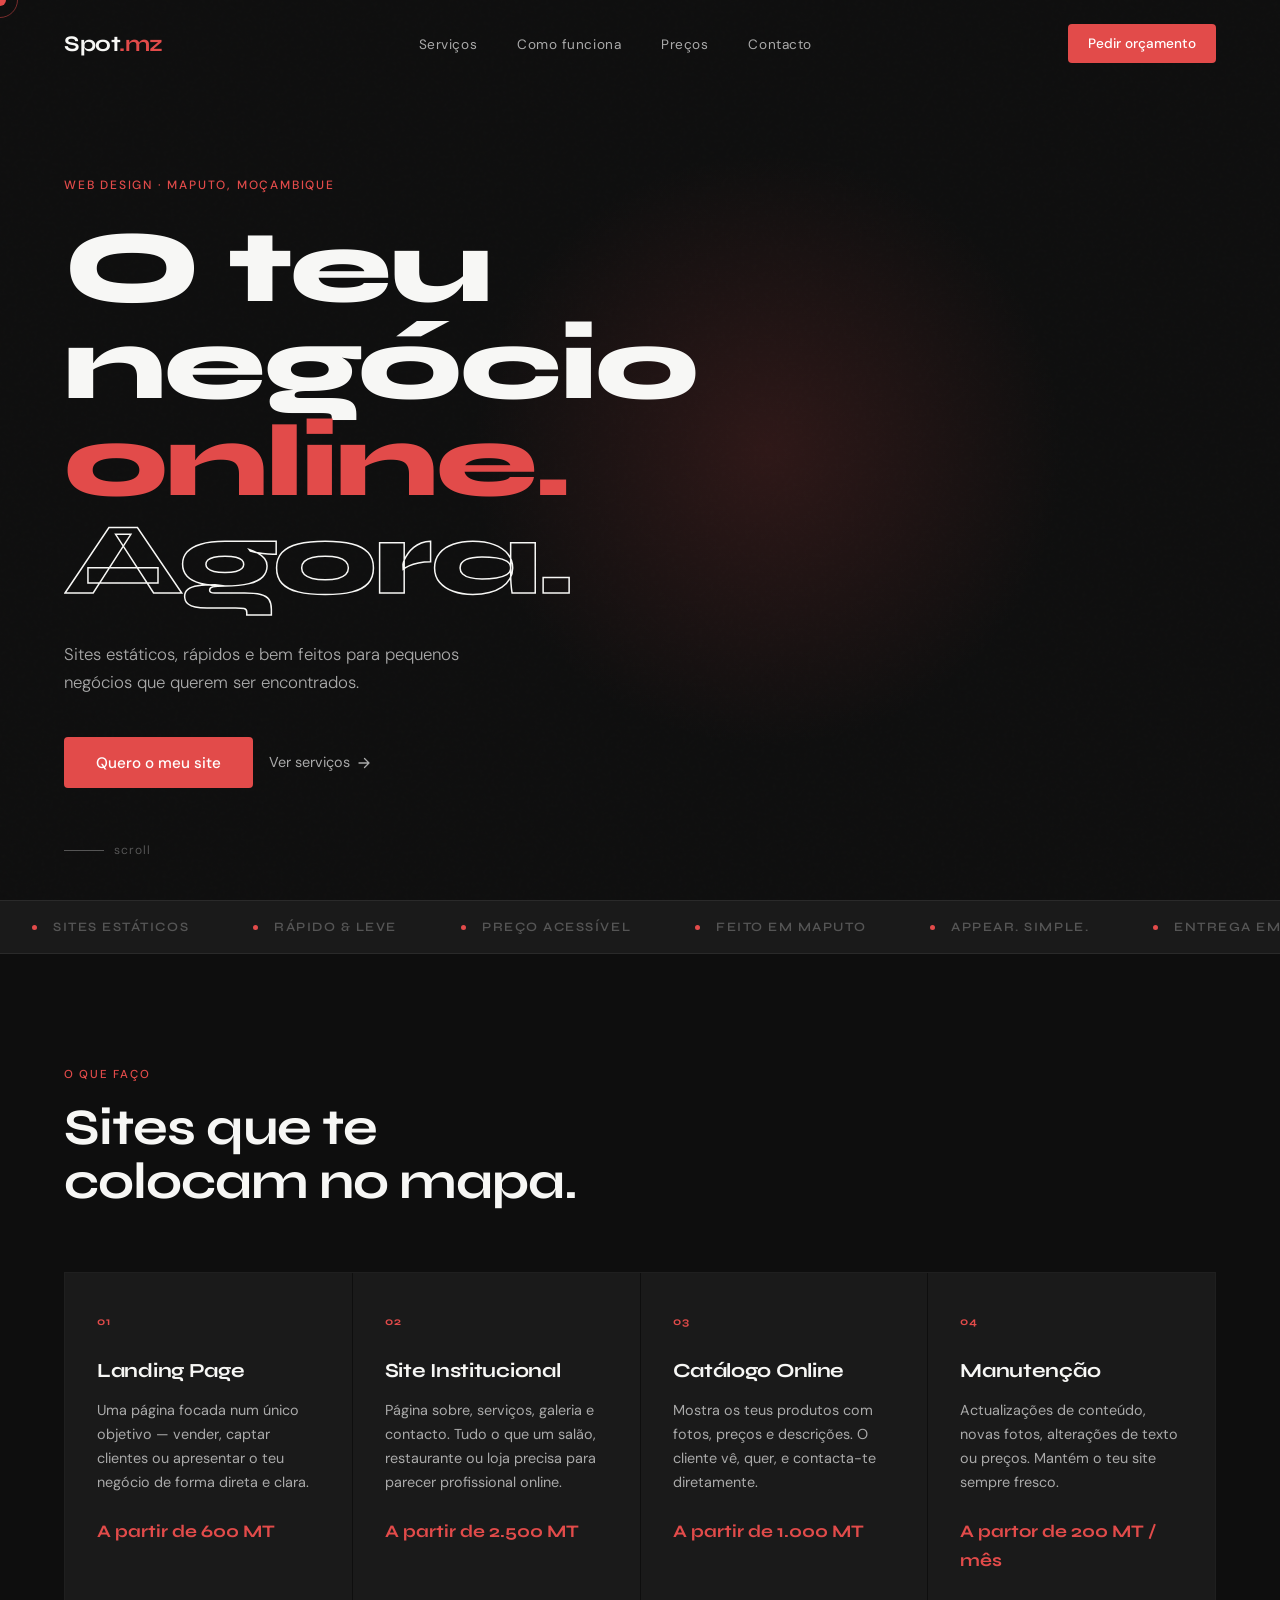
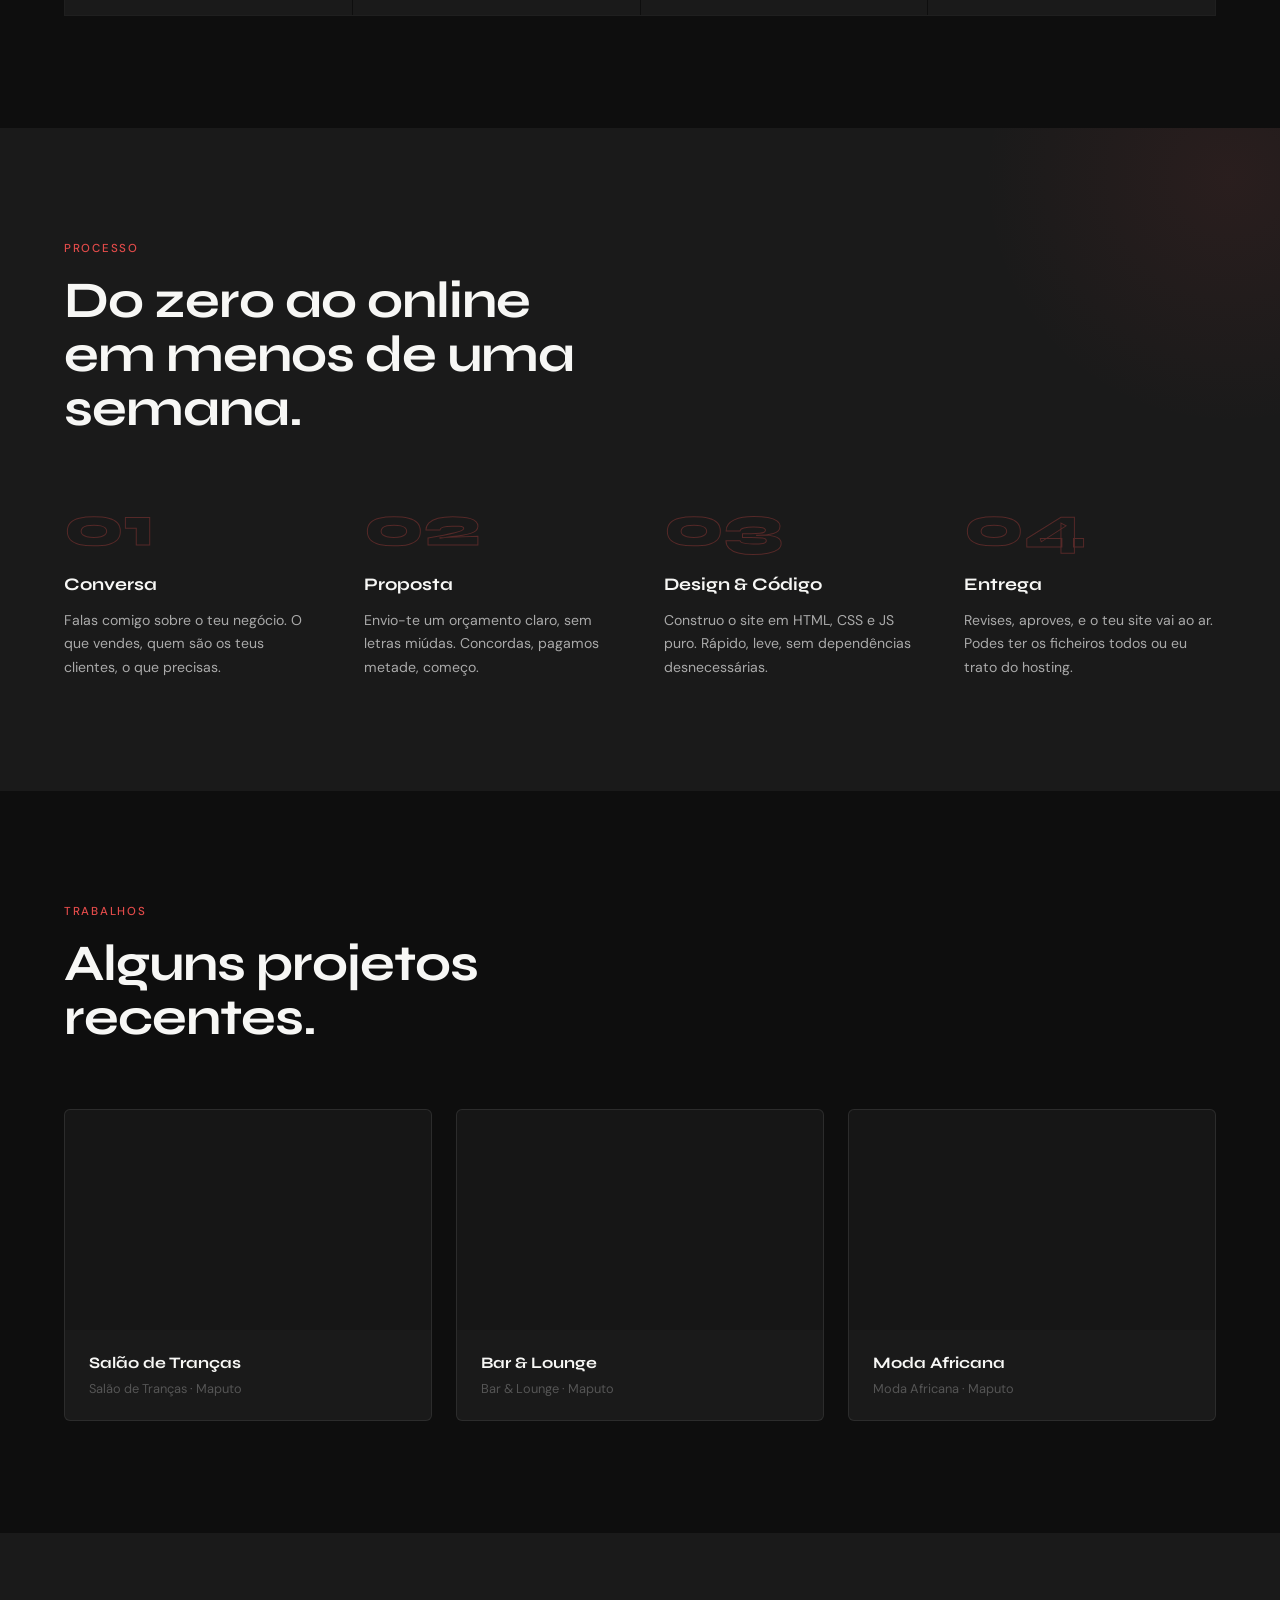
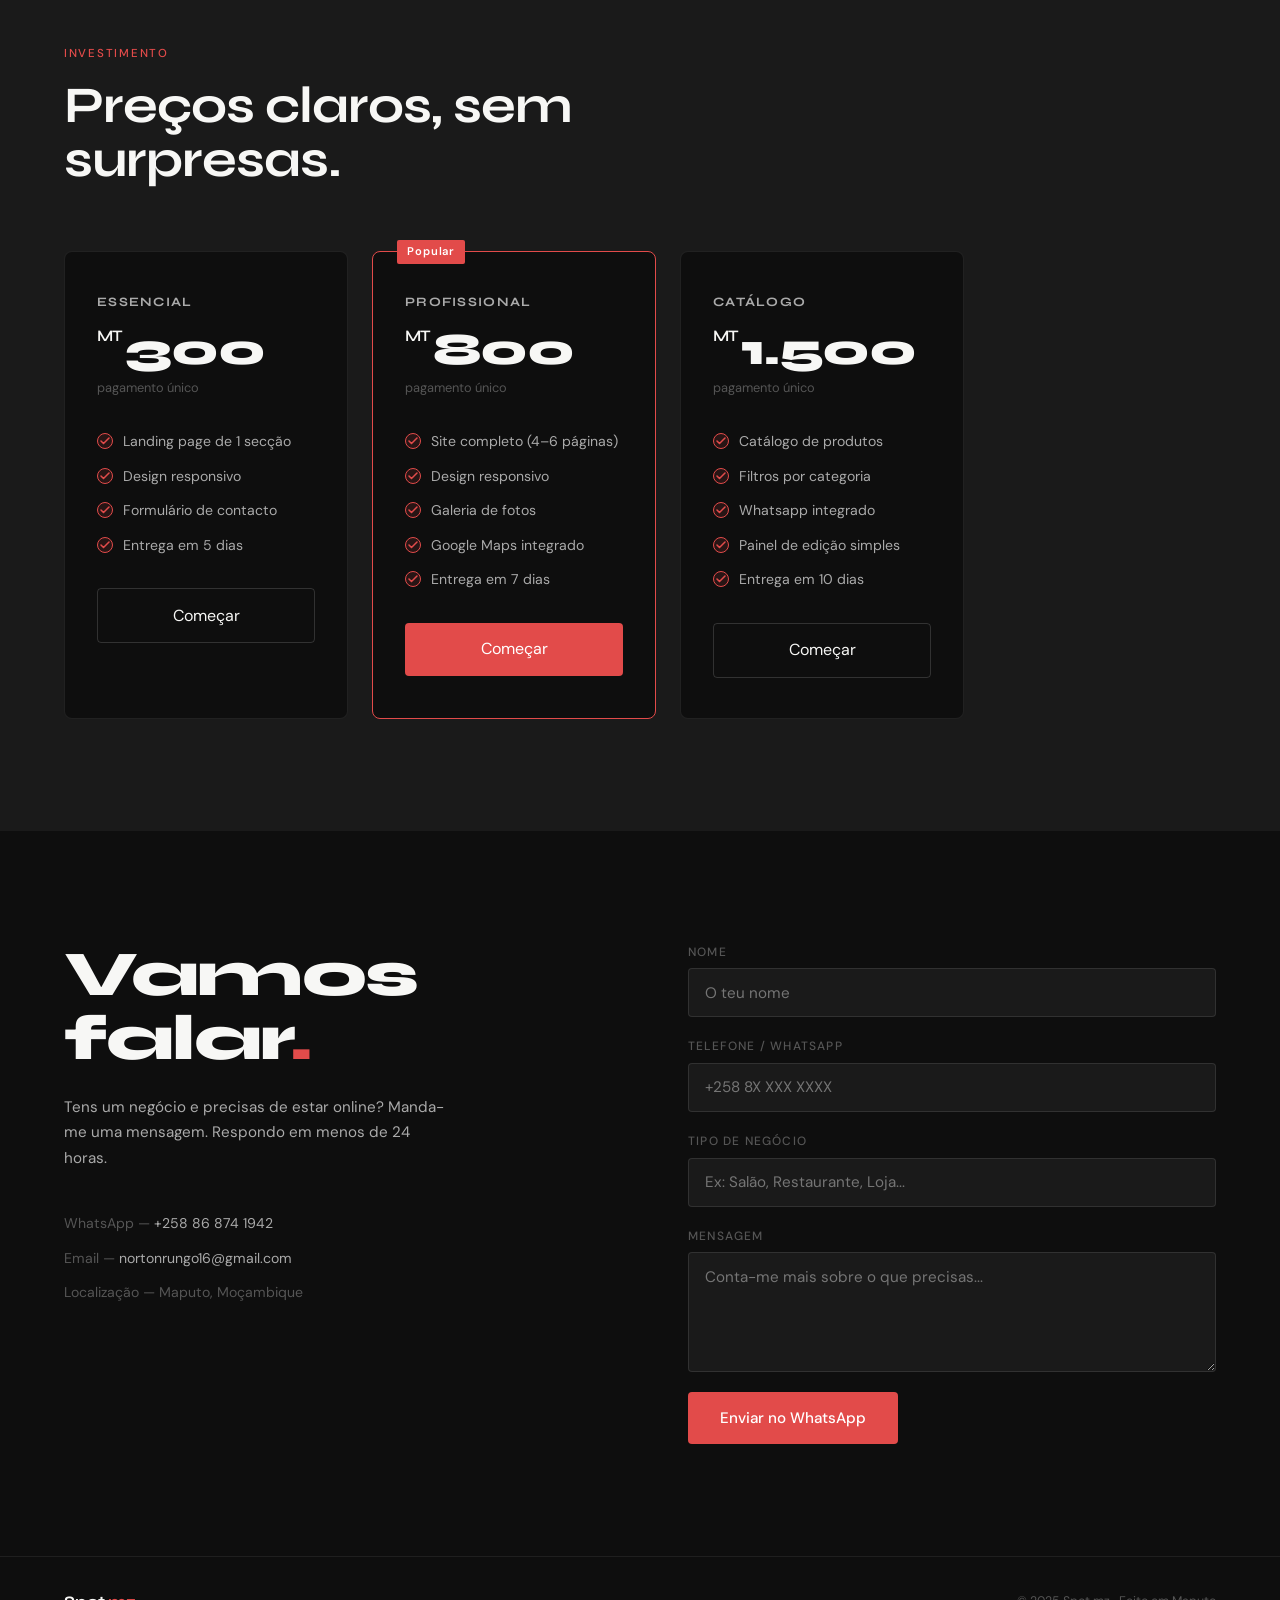
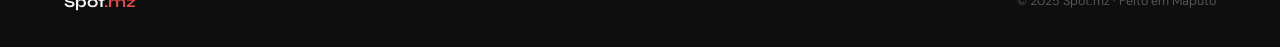
==== commit 54f18191: "Update portfolio images and links in index.html" ====
--- a/index.html
+++ b/index.html
@@ -141,21 +141,21 @@
     <h2 class="section-title">Alguns projetos recentes.</h2>
     <div class="portfolio-grid">
       <a href="assets/locals/salao-raizes-arte.html" target="_blank" class="portfolio-card">
-        <div class="portfolio-thumb t1" style="background-image: url('assets/beleza-cia.jpg'); background-size: cover; background-position: center;"><span>Raízes & Arte</span></div>
+        <div class="portfolio-thumb t1" style="background-image: url('assets/img/Raizes.png'); background-size: cover; background-position: center;"><span></span></div>
         <div class="portfolio-info">
           <p class="portfolio-title">Salão de Tranças</p>
           <p class="portfolio-type">Salão de Tranças · Maputo</p>
         </div>
       </a>
       <a href="assets/locals/kaya-bar.html" target="_blank" class="portfolio-card">
-        <div class="portfolio-thumb t2" style="background-image: url('assets/cafe-central.jpg'); background-size: cover; background-position: center;"><span>KAYA</span></div>
+        <div class="portfolio-thumb t2" style="background-image: url('assets/img/kaya.png'); background-size: cover; background-position: center;"><span></span></div>
         <div class="portfolio-info">
           <p class="portfolio-title">Bar & Lounge</p>
           <p class="portfolio-type">Bar & Lounge · Maputo</p>
         </div>
       </a>
       <a href="assets/locals/zuri-moda.html" target="_blank" class="portfolio-card">
-        <div class="portfolio-thumb t3" style="background-image: url('assets/shelsy.PNG'); background-size: cover; background-position: center;"><span>ZURI</span></div>
+        <div class="portfolio-thumb t3" style="background-image: url('assets/img/zuri.png'); background-size: cover; background-position: center;"><span></span></div>
         <div class="portfolio-info">
           <p class="portfolio-title">Moda Africana</p>
           <p class="portfolio-type">Moda Africana · Maputo</p>
@@ -360,4 +360,4 @@
     });
   </script>
 </body>
-</html>+</html>
